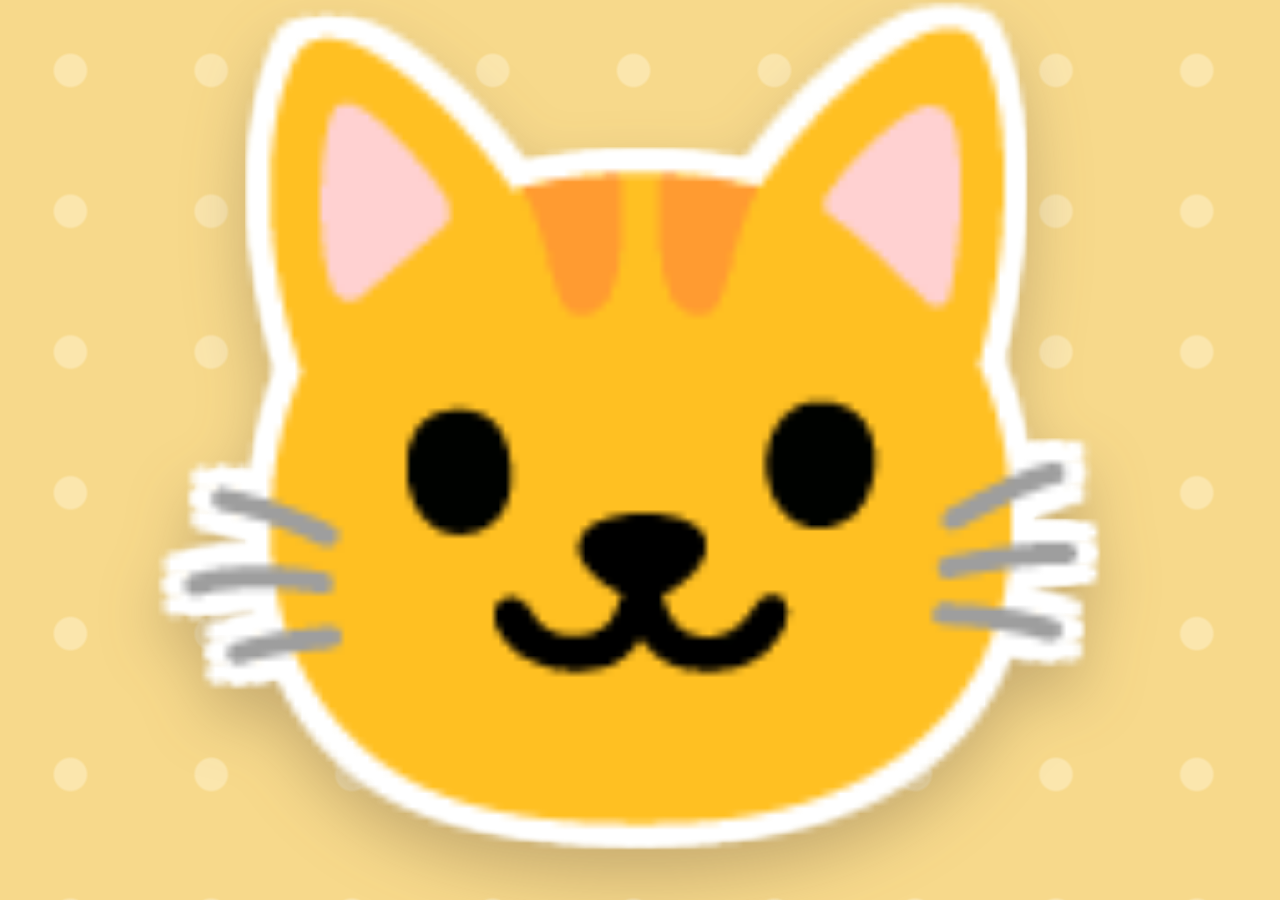
==== icon-source.html @ bdcfe7db "v0.11.0: the app is now called Bichidex, cat sticker icon Co-Authored-By: Claude Opus 5.5 (1M contex" ====
<!doctype html>
<!-- Source of icon-512.png (icon-192.png is scaled from it; see CLAUDE.md "Regenerate the PNG icons").
     The 🐱 emoji itself, not seed/kiffy.png: that file becomes Kiffy's real photo, the icon stays the emoji.
     The cat stays inside the middle 80%, the safe zone of a maskable icon. -->
<meta charset="utf-8">
<style>
  html, body { margin: 0; width: 100vw; height: 100vh; overflow: hidden; }
  body {
    display: grid; place-items: center;
    background: #f7d98b radial-gradient(#fbe6ad 1.2vw, transparent 1.4vw) 0 0 / 11vw 11vw;
  }
  .cat {
    font-size: 62vw; line-height: 1;
    filter: drop-shadow(1.6vw 0 0 #fff) drop-shadow(-1.6vw 0 0 #fff) drop-shadow(0 1.6vw 0 #fff) drop-shadow(0 -1.6vw 0 #fff)
            drop-shadow(0 2.4vw 2.4vw rgba(90, 70, 50, .3));
  }
</style>
<div class="cat">🐱</div>
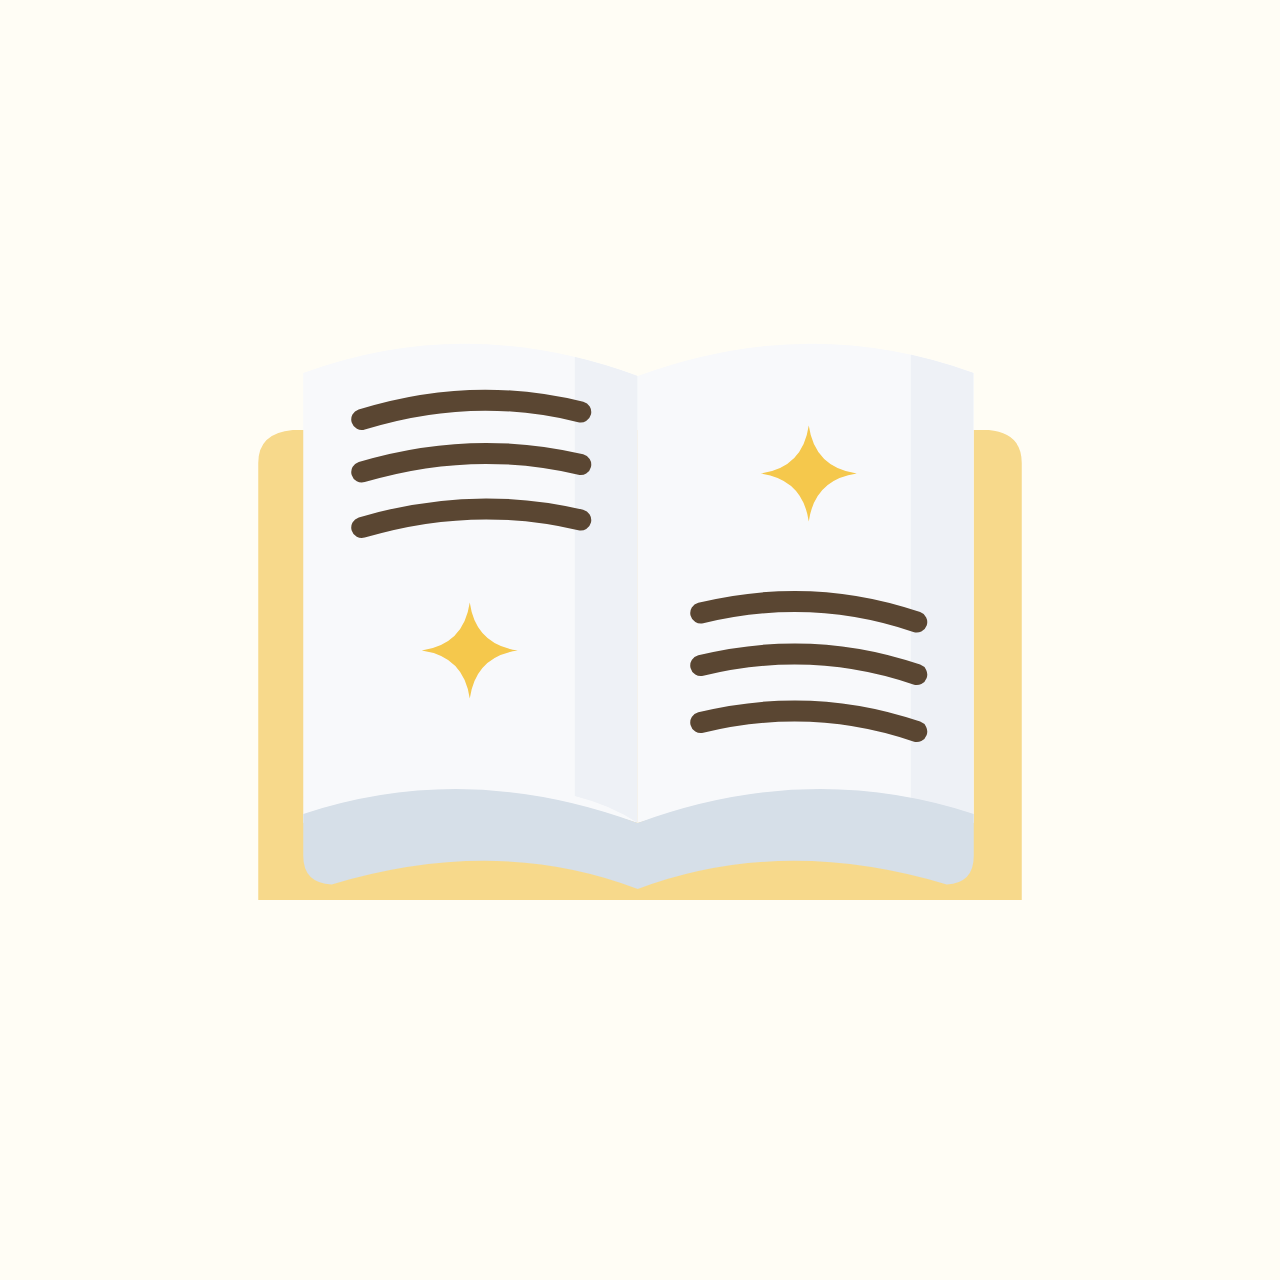
==== commit a891c97b: "v0.15.4: gender with gendered names and traits, atrapar wording, book icon, gender icons, staggered " ====
--- a/icon-source.html
+++ b/icon-source.html
@@ -1,18 +1,46 @@
 <!doctype html>
 <!-- Source of icon-512.png (icon-192.png is scaled from it; see CLAUDE.md "Regenerate the PNG icons").
-     The 🐱 emoji itself, not seed/kiffy.png: that file becomes Kiffy's real photo, the icon stays the emoji.
-     The cat stays inside the middle 80%, the safe zone of a maskable icon. -->
+     David's open-book icon (v0.15), redrawn as SVG in the app's colours. The book stays inside the middle 80%,
+     the safe zone of a maskable icon. -->
 <meta charset="utf-8">
 <style>
   html, body { margin: 0; width: 100vw; height: 100vh; overflow: hidden; }
-  body {
-    display: grid; place-items: center;
-    background: #f7d98b radial-gradient(#fbe6ad 1.2vw, transparent 1.4vw) 0 0 / 11vw 11vw;
-  }
-  .cat {
-    font-size: 62vw; line-height: 1;
-    filter: drop-shadow(1.6vw 0 0 #fff) drop-shadow(-1.6vw 0 0 #fff) drop-shadow(0 1.6vw 0 #fff) drop-shadow(0 -1.6vw 0 #fff)
-            drop-shadow(0 2.4vw 2.4vw rgba(90, 70, 50, .3));
-  }
+  body { background: #fffdf5; } /* the page background (--bg) */
+  svg { display: block; width: 100vw; height: 100vw; }
 </style>
-<div class="cat">🐱</div>
+<svg viewBox="0 0 512 512" xmlns="http://www.w3.org/2000/svg">
+  <defs>
+    <!-- four-point sparkle centred on 0,0 -->
+    <path id="spark" d="M0-32 Q4-4 32 0 Q4 4 0 32 Q-4 4-32 0 Q-4-4 0-32Z"/>
+    <!-- the page shapes, so the inner shadows follow the page tops instead of sticking out above them -->
+    <clipPath id="left-page"><path d="M243 212 Q352 172 466 214 L466 512 Q352 476 243 512Z"/></clipPath>
+    <clipPath id="right-page"><path d="M466 214 Q580 172 690 212 L690 512 Q580 476 466 512Z"/></clipPath>
+  </defs>
+  <!-- drawn in the original's coordinates (book 213..722 × 180..600, centre 467,390), centred and scaled so its
+       corners stay inside the maskable safe circle -->
+  <g transform="translate(256 256) scale(.6) translate(-467.5 -390)" stroke-linejoin="round">
+    <!-- cover -->
+    <path fill="#f7d98b" d="M213 272 Q213 252 236 250 L700 250 Q722 252 722 272 L722 578 Q722 602 698 598
+      Q600 560 508 576 Q484 581 467 600 Q450 581 426 576 Q334 560 237 598 Q213 602 213 578Z"/>
+    <!-- pages -->
+    <path fill="#f8f9fb" d="M243 212 Q352 172 466 214 L466 512 Q352 476 243 512Z"/>
+    <path fill="#f8f9fb" d="M466 214 Q580 172 690 212 L690 512 Q580 476 466 512Z"/>
+    <path fill="#eef1f6" clip-path="url(#left-page)" d="M424 150 L466 150 L466 512 Q448 500 424 494Z"/>
+    <path fill="#eef1f6" clip-path="url(#right-page)" d="M648 150 L690 150 L690 512 Q670 502 648 497Z"/>
+    <!-- page edges -->
+    <path fill="#d6dfe8" d="M243 506 Q352 470 466 512 Q580 470 690 506 L690 534 Q690 552 672 553
+      Q562 520 466 556 Q372 520 262 553 Q243 552 243 534Z"/>
+    <!-- text lines -->
+    <g fill="none" stroke="#5a4632" stroke-width="14" stroke-linecap="round">
+      <path d="M282 243 Q356 220 428 238"/>
+      <path d="M282 278 Q356 256 428 273"/>
+      <path d="M282 315 Q356 293 428 310"/>
+      <path d="M508 372 Q582 354 652 378"/>
+      <path d="M508 407 Q582 389 652 413"/>
+      <path d="M508 445 Q582 427 652 451"/>
+    </g>
+    <!-- sparkles on the pages -->
+    <use href="#spark" fill="#f5c84c" transform="translate(580 279)"/>
+    <use href="#spark" fill="#f5c84c" transform="translate(354 397)"/>
+  </g>
+</svg>
